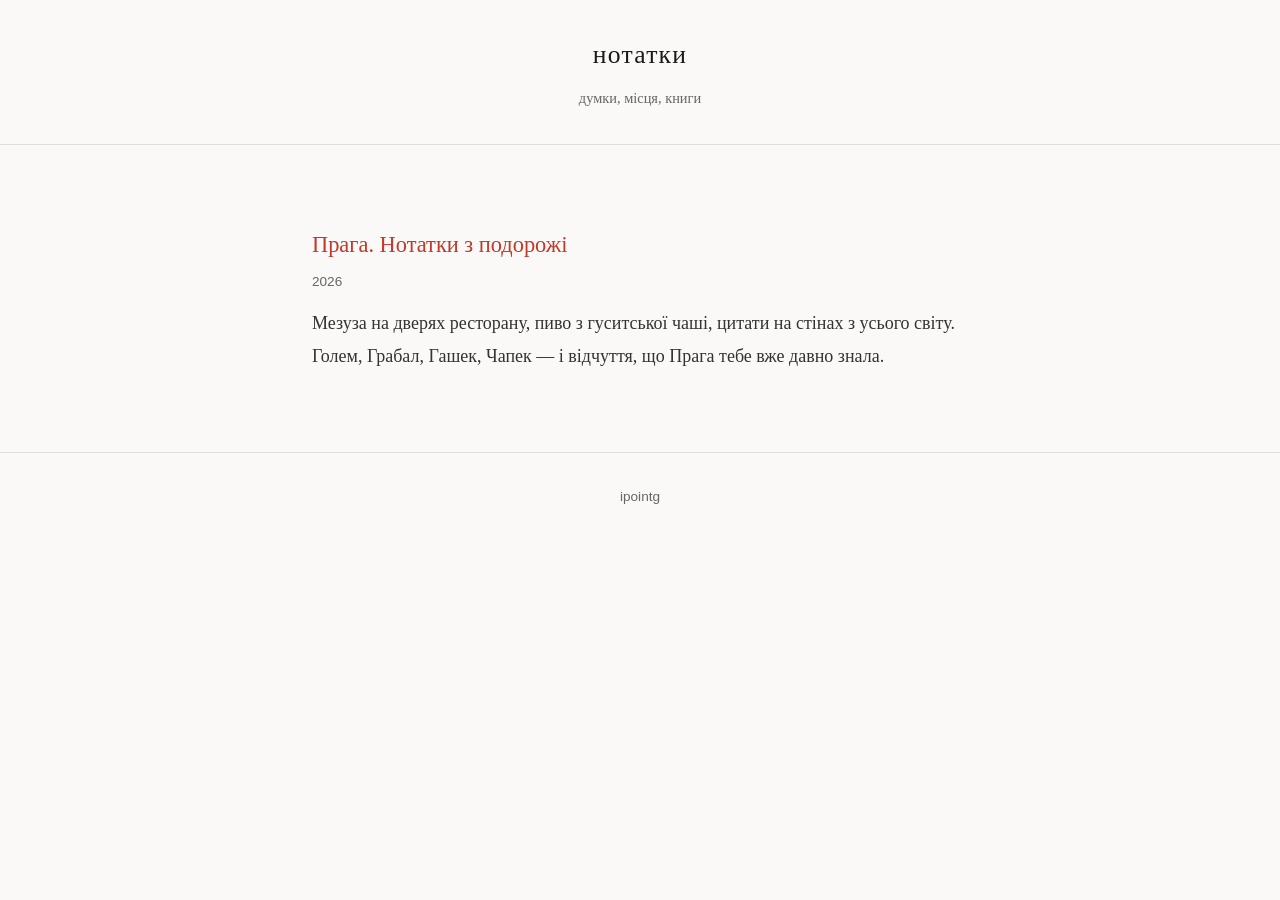
==== index.html @ 0ffb9895 "initial blog" ====
<!DOCTYPE html>
<html lang="uk">
<head>
  <meta charset="UTF-8">
  <meta name="viewport" content="width=device-width, initial-scale=1.0">
  <title>нотатки</title>
  <link rel="stylesheet" href="style.css">
</head>
<body>

<header>
  <div class="container">
    <h1><a href="/personal_blog/">нотатки</a></h1>
    <nav>думки, місця, книги</nav>
  </div>
</header>

<main class="container">
  <div class="post-list">

    <div class="post-item">
      <h2><a href="posts/prague-2026.html">Прага. Нотатки з подорожі</a></h2>
      <div class="post-meta">2026</div>
      <p class="post-excerpt">
        Мезуза на дверях ресторану, пиво з гуситської чаші, цитати на стінах з усього світу. Голем, Грабал, Гашек, Чапек — і відчуття, що Прага тебе вже давно знала.
      </p>
    </div>

  </div>
</main>

<footer>
  <div class="container">
    ipointg
  </div>
</footer>

</body>
</html>
---- style.css ----
:root {
  --bg: #faf9f7;
  --text: #1a1a1a;
  --muted: #666;
  --accent: #c0392b;
  --border: #e0ddd8;
  --blockquote-bg: #f4f2ee;
}

* {
  box-sizing: border-box;
  margin: 0;
  padding: 0;
}

body {
  font-family: 'Georgia', 'Times New Roman', serif;
  background: var(--bg);
  color: var(--text);
  line-height: 1.8;
  font-size: 18px;
}

a {
  color: var(--accent);
  text-decoration: none;
}

a:hover {
  text-decoration: underline;
}

/* Header */
header {
  border-bottom: 1px solid var(--border);
  padding: 2rem 0;
  text-align: center;
}

header h1 {
  font-size: 1.6rem;
  font-weight: normal;
  letter-spacing: 0.05em;
}

header h1 a {
  color: var(--text);
}

header nav {
  margin-top: 0.5rem;
  font-size: 0.9rem;
  color: var(--muted);
}

/* Layout */
.container {
  max-width: 720px;
  margin: 0 auto;
  padding: 0 2rem;
}

/* Index page */
.post-list {
  padding: 3rem 0;
}

.post-item {
  padding: 2rem 0;
  border-bottom: 1px solid var(--border);
}

.post-item:last-child {
  border-bottom: none;
}

.post-item h2 {
  font-size: 1.4rem;
  font-weight: normal;
  margin-bottom: 0.3rem;
}

.post-meta {
  font-size: 0.85rem;
  color: var(--muted);
  margin-bottom: 0.8rem;
  font-family: 'Helvetica Neue', sans-serif;
}

.post-excerpt {
  color: #333;
}

/* Post page */
.post {
  padding: 3rem 0 5rem;
}

.post-header {
  margin-bottom: 3rem;
  padding-bottom: 2rem;
  border-bottom: 1px solid var(--border);
}

.post-header h1 {
  font-size: 2rem;
  font-weight: normal;
  line-height: 1.3;
  margin-bottom: 0.5rem;
}

.post-header .post-meta {
  margin: 0;
}

/* Post content */
.post-content h2 {
  font-size: 1.3rem;
  font-weight: normal;
  margin: 2.5rem 0 1rem;
  color: var(--text);
}

.post-content h2::before {
  content: '— ';
  color: var(--accent);
}

.post-content p {
  margin-bottom: 1.2rem;
}

.post-content hr {
  border: none;
  border-top: 1px solid var(--border);
  margin: 2.5rem 0;
}

.post-content blockquote {
  background: var(--blockquote-bg);
  border-left: 3px solid var(--accent);
  padding: 1rem 1.4rem;
  margin: 1.5rem 0;
  font-style: italic;
}

.post-content blockquote p {
  margin-bottom: 0.4rem;
}

.post-content blockquote p:last-child {
  margin-bottom: 0;
}

.post-content ul, .post-content ol {
  margin: 1rem 0 1.2rem 2rem;
}

.post-content li {
  margin-bottom: 0.3rem;
}

.post-content strong {
  font-weight: bold;
}

.post-content em {
  font-style: italic;
}

/* Footer */
footer {
  border-top: 1px solid var(--border);
  padding: 2rem 0;
  text-align: center;
  font-size: 0.85rem;
  color: var(--muted);
  font-family: 'Helvetica Neue', sans-serif;
}

@media (max-width: 600px) {
  body { font-size: 16px; }
  .container { padding: 0 1.2rem; }
  .post-header h1 { font-size: 1.6rem; }
}
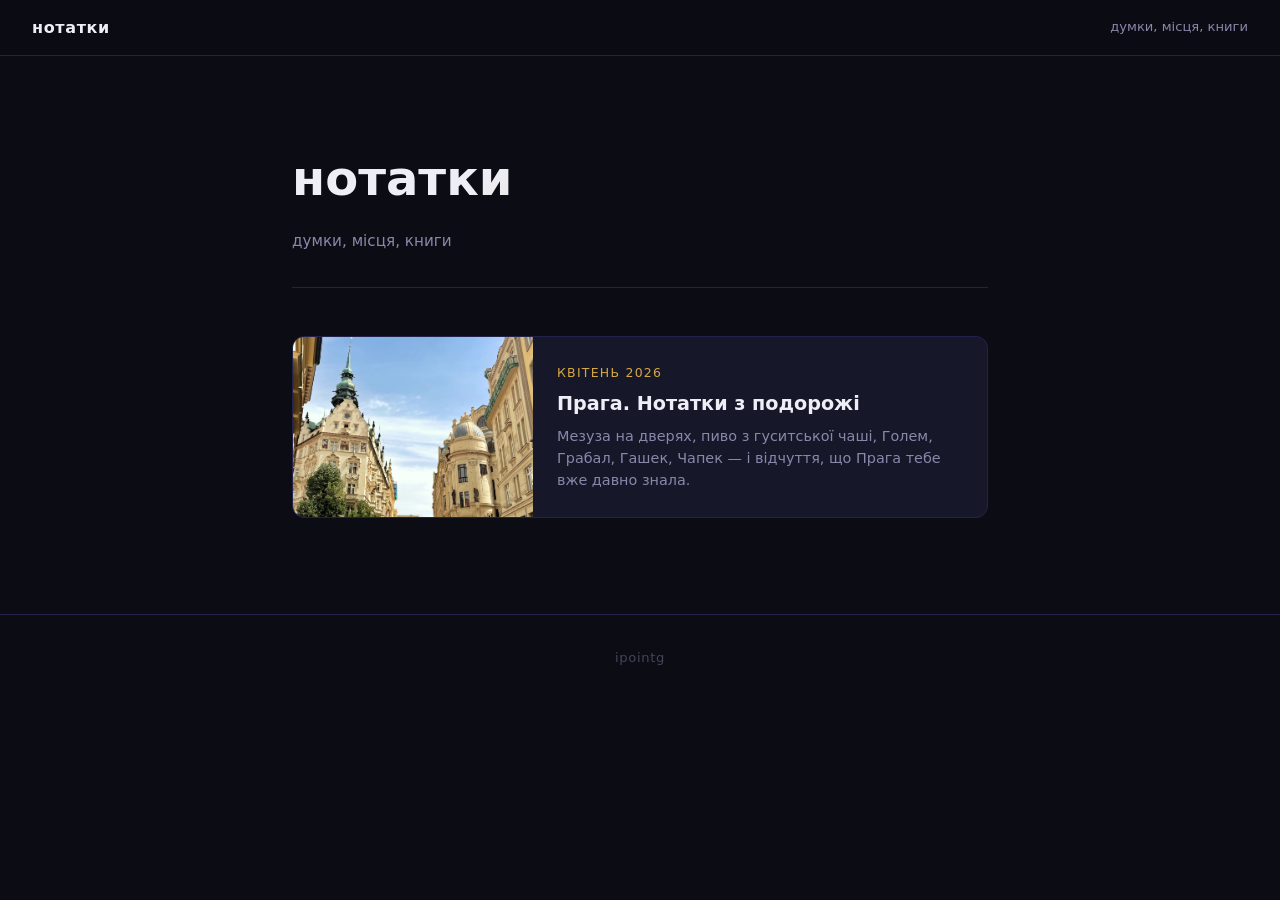
==== commit c13b3ce3: "redesign + add photos" ====
--- a/index.html
+++ b/index.html
@@ -8,31 +8,36 @@
 </head>
 <body>
 
-<header>
-  <div class="container">
-    <h1><a href="/personal_blog/">нотатки</a></h1>
-    <nav>думки, місця, книги</nav>
-  </div>
-</header>
+<nav>
+  <a class="nav-logo" href="/personal_blog/">нотатки</a>
+  <span class="nav-sub">думки, місця, книги</span>
+</nav>
 
 <main class="container">
+
+  <div class="index-header">
+    <h1>нотатки</h1>
+    <p>думки, місця, книги</p>
+  </div>
+
   <div class="post-list">
 
-    <div class="post-item">
-      <h2><a href="posts/prague-2026.html">Прага. Нотатки з подорожі</a></h2>
-      <div class="post-meta">2026</div>
-      <p class="post-excerpt">
-        Мезуза на дверях ресторану, пиво з гуситської чаші, цитати на стінах з усього світу. Голем, Грабал, Гашек, Чапек — і відчуття, що Прага тебе вже давно знала.
-      </p>
-    </div>
+    <a class="post-card" href="posts/prague-2026.html">
+      <div class="post-card-img">
+        <img src="images/street.jpg" alt="Прага">
+      </div>
+      <div class="post-card-body">
+        <div class="post-card-date">Квітень 2026</div>
+        <h2>Прага. Нотатки з подорожі</h2>
+        <p>Мезуза на дверях, пиво з гуситської чаші, Голем, Грабал, Гашек, Чапек — і відчуття, що Прага тебе вже давно знала.</p>
+      </div>
+    </a>
 
   </div>
 </main>
 
 <footer>
-  <div class="container">
-    ipointg
-  </div>
+  ipointg
 </footer>
 
 </body>
--- a/style.css
+++ b/style.css
@@ -1,185 +1,310 @@
 :root {
-  --bg: #faf9f7;
-  --text: #1a1a1a;
-  --muted: #666;
-  --accent: #c0392b;
-  --border: #e0ddd8;
-  --blockquote-bg: #f4f2ee;
-}
-
-* {
-  box-sizing: border-box;
-  margin: 0;
-  padding: 0;
-}
+  --bg: #0c0c14;
+  --bg2: #111120;
+  --surface: #17172a;
+  --border: #22224a;
+  --text: #eeeef6;
+  --muted: #8888aa;
+  --dim: #44445a;
+  --accent: #d4a843;
+  --accent-h: #e8c05a;
+  --accent-glow: rgba(212, 168, 67, 0.15);
+}
+
+* { box-sizing: border-box; margin: 0; padding: 0; }
+
+html { scroll-behavior: smooth; }
 
 body {
-  font-family: 'Georgia', 'Times New Roman', serif;
+  font-family: system-ui, -apple-system, sans-serif;
   background: var(--bg);
   color: var(--text);
-  line-height: 1.8;
-  font-size: 18px;
-}
-
-a {
-  color: var(--accent);
-  text-decoration: none;
-}
-
-a:hover {
-  text-decoration: underline;
-}
-
-/* Header */
-header {
+  line-height: 1.75;
+  font-size: 1.05rem;
+}
+
+a { color: var(--accent); text-decoration: none; transition: color 0.15s; }
+a:hover { color: var(--accent-h); }
+
+/* ── NAV ── */
+nav {
+  position: sticky;
+  top: 0;
+  z-index: 100;
+  background: rgba(12, 12, 20, 0.82);
+  backdrop-filter: blur(16px);
+  -webkit-backdrop-filter: blur(16px);
   border-bottom: 1px solid var(--border);
-  padding: 2rem 0;
-  text-align: center;
-}
-
-header h1 {
-  font-size: 1.6rem;
-  font-weight: normal;
-  letter-spacing: 0.05em;
-}
-
-header h1 a {
-  color: var(--text);
-}
-
-header nav {
-  margin-top: 0.5rem;
-  font-size: 0.9rem;
-  color: var(--muted);
-}
-
-/* Layout */
+  padding: 0 2rem;
+  height: 56px;
+  display: flex;
+  align-items: center;
+  justify-content: space-between;
+}
+
+.nav-logo {
+  font-size: 1rem;
+  font-weight: 600;
+  color: var(--text);
+  letter-spacing: 0.04em;
+}
+
+.nav-logo:hover { color: var(--accent); }
+
+.nav-sub {
+  font-size: 0.82rem;
+  color: var(--muted);
+}
+
+/* ── HERO ── */
+.hero {
+  position: relative;
+  height: clamp(320px, 55vw, 600px);
+  overflow: hidden;
+}
+
+.hero img {
+  width: 100%;
+  height: 100%;
+  object-fit: cover;
+  object-position: center 60%;
+  filter: brightness(0.6);
+}
+
+.hero-overlay {
+  position: absolute;
+  inset: 0;
+  background: linear-gradient(
+    to bottom,
+    transparent 30%,
+    rgba(12, 12, 20, 0.6) 70%,
+    var(--bg) 100%
+  );
+}
+
+.hero-title {
+  position: absolute;
+  bottom: 2.5rem;
+  left: 50%;
+  transform: translateX(-50%);
+  width: 100%;
+  max-width: 760px;
+  padding: 0 2rem;
+}
+
+.hero-title h1 {
+  font-size: clamp(1.8rem, 5vw, 3rem);
+  font-weight: 700;
+  line-height: 1.2;
+  color: #fff;
+}
+
+.hero-title .post-date {
+  margin-top: 0.4rem;
+  font-size: 0.85rem;
+  color: rgba(255,255,255,0.6);
+  letter-spacing: 0.08em;
+  text-transform: uppercase;
+}
+
+/* ── LAYOUT ── */
 .container {
-  max-width: 720px;
+  max-width: 760px;
   margin: 0 auto;
   padding: 0 2rem;
 }
 
-/* Index page */
+/* ── INDEX ── */
+.index-header {
+  padding: 5rem 0 2rem;
+  border-bottom: 1px solid var(--border);
+}
+
+.index-header h1 {
+  font-size: clamp(2rem, 5vw, 3rem);
+  font-weight: 700;
+  background: linear-gradient(135deg, var(--text) 30%, var(--accent));
+  -webkit-background-clip: text;
+  -webkit-text-fill-color: transparent;
+  background-clip: text;
+}
+
+.index-header p {
+  margin-top: 0.5rem;
+  color: var(--muted);
+  font-size: 0.95rem;
+}
+
 .post-list {
-  padding: 3rem 0;
-}
-
-.post-item {
-  padding: 2rem 0;
-  border-bottom: 1px solid var(--border);
-}
-
-.post-item:last-child {
-  border-bottom: none;
-}
-
-.post-item h2 {
-  font-size: 1.4rem;
-  font-weight: normal;
-  margin-bottom: 0.3rem;
-}
-
-.post-meta {
-  font-size: 0.85rem;
-  color: var(--muted);
-  margin-bottom: 0.8rem;
-  font-family: 'Helvetica Neue', sans-serif;
-}
-
-.post-excerpt {
-  color: #333;
-}
-
-/* Post page */
-.post {
-  padding: 3rem 0 5rem;
-}
-
-.post-header {
-  margin-bottom: 3rem;
-  padding-bottom: 2rem;
-  border-bottom: 1px solid var(--border);
-}
-
-.post-header h1 {
-  font-size: 2rem;
-  font-weight: normal;
+  padding: 3rem 0 6rem;
+  display: flex;
+  flex-direction: column;
+  gap: 1.5rem;
+}
+
+.post-card {
+  background: var(--surface);
+  border: 1px solid var(--border);
+  border-radius: 12px;
+  overflow: hidden;
+  display: grid;
+  grid-template-columns: 240px 1fr;
+  transition: border-color 0.2s, box-shadow 0.2s;
+  text-decoration: none;
+  color: var(--text);
+}
+
+.post-card:hover {
+  border-color: var(--accent);
+  box-shadow: 0 0 24px var(--accent-glow);
+  color: var(--text);
+}
+
+.post-card-img {
+  height: 180px;
+  overflow: hidden;
+}
+
+.post-card-img img {
+  width: 100%;
+  height: 100%;
+  object-fit: cover;
+  transition: transform 0.4s;
+}
+
+.post-card:hover .post-card-img img {
+  transform: scale(1.04);
+}
+
+.post-card-body {
+  padding: 1.5rem;
+  display: flex;
+  flex-direction: column;
+  justify-content: center;
+}
+
+.post-card-date {
+  font-size: 0.78rem;
+  text-transform: uppercase;
+  letter-spacing: 0.1em;
+  color: var(--accent);
+  margin-bottom: 0.5rem;
+}
+
+.post-card-body h2 {
+  font-size: 1.2rem;
+  font-weight: 600;
   line-height: 1.3;
-  margin-bottom: 0.5rem;
-}
-
-.post-header .post-meta {
-  margin: 0;
-}
-
-/* Post content */
-.post-content h2 {
-  font-size: 1.3rem;
-  font-weight: normal;
-  margin: 2.5rem 0 1rem;
-  color: var(--text);
-}
-
-.post-content h2::before {
-  content: '— ';
+  margin-bottom: 0.6rem;
+}
+
+.post-card-body p {
+  font-size: 0.9rem;
+  color: var(--muted);
+  line-height: 1.5;
+}
+
+/* ── POST CONTENT ── */
+.post-body {
+  padding: 3.5rem 0 6rem;
+}
+
+.post-body h2 {
+  font-size: clamp(1.15rem, 3vw, 1.4rem);
+  font-weight: 600;
+  margin: 3rem 0 1rem;
   color: var(--accent);
-}
-
-.post-content p {
+  letter-spacing: 0.01em;
+}
+
+.post-body p {
   margin-bottom: 1.2rem;
-}
-
-.post-content hr {
+  color: #d8d8ee;
+}
+
+.post-body hr {
   border: none;
   border-top: 1px solid var(--border);
   margin: 2.5rem 0;
 }
 
-.post-content blockquote {
-  background: var(--blockquote-bg);
-  border-left: 3px solid var(--accent);
-  padding: 1rem 1.4rem;
-  margin: 1.5rem 0;
+.post-body blockquote {
+  border-left: 2px solid var(--accent);
+  background: var(--surface);
+  padding: 1.1rem 1.5rem;
+  margin: 1.8rem 0;
+  border-radius: 0 8px 8px 0;
+}
+
+.post-body blockquote p {
+  margin-bottom: 0.35rem;
   font-style: italic;
-}
-
-.post-content blockquote p {
-  margin-bottom: 0.4rem;
-}
-
-.post-content blockquote p:last-child {
+  color: #c8c8e0;
+  font-size: 0.97rem;
+}
+
+.post-body blockquote p:last-child {
   margin-bottom: 0;
-}
-
-.post-content ul, .post-content ol {
-  margin: 1rem 0 1.2rem 2rem;
-}
-
-.post-content li {
-  margin-bottom: 0.3rem;
-}
-
-.post-content strong {
-  font-weight: bold;
-}
-
-.post-content em {
+  font-style: normal;
+  font-size: 0.82rem;
+  color: var(--muted);
+}
+
+.post-body ul {
+  margin: 1rem 0 1.2rem 1.5rem;
+  color: #d0d0ea;
+}
+
+.post-body li {
+  margin-bottom: 0.35rem;
+  font-size: 0.97rem;
+}
+
+.post-body strong {
+  color: var(--text);
+  font-weight: 600;
+}
+
+.post-body em {
   font-style: italic;
 }
 
-/* Footer */
+/* ── INLINE PHOTOS ── */
+.post-photo {
+  margin: 2.5rem -1rem;
+  border-radius: 10px;
+  overflow: hidden;
+}
+
+.post-photo img {
+  width: 100%;
+  height: auto;
+  display: block;
+}
+
+.post-photo figcaption {
+  padding: 0.6rem 1rem;
+  font-size: 0.78rem;
+  color: var(--muted);
+  text-align: center;
+  background: var(--surface);
+  letter-spacing: 0.02em;
+}
+
+/* ── FOOTER ── */
 footer {
   border-top: 1px solid var(--border);
   padding: 2rem 0;
   text-align: center;
-  font-size: 0.85rem;
-  color: var(--muted);
-  font-family: 'Helvetica Neue', sans-serif;
-}
-
-@media (max-width: 600px) {
-  body { font-size: 16px; }
+  font-size: 0.82rem;
+  color: var(--dim);
+  letter-spacing: 0.05em;
+}
+
+@media (max-width: 640px) {
+  .post-card { grid-template-columns: 1fr; }
+  .post-card-img { height: 200px; }
+  .post-photo { margin: 2rem 0; }
+  nav { padding: 0 1.2rem; }
   .container { padding: 0 1.2rem; }
-  .post-header h1 { font-size: 1.6rem; }
-}
+}
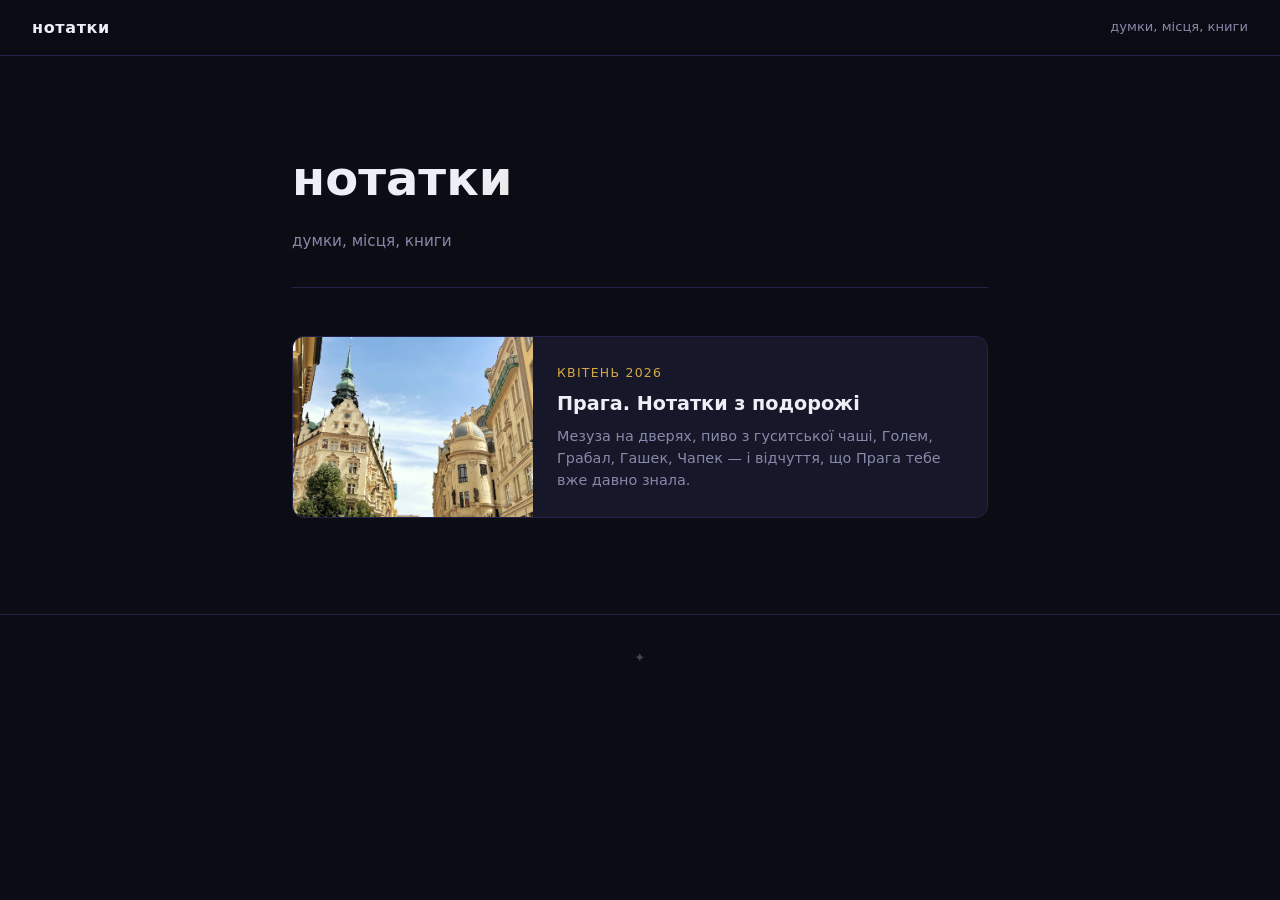
==== commit ad4fcdf8: "remove username, add favicon" ====
--- a/index.html
+++ b/index.html
@@ -4,6 +4,7 @@
   <meta charset="UTF-8">
   <meta name="viewport" content="width=device-width, initial-scale=1.0">
   <title>нотатки</title>
+  <link rel="icon" type="image/svg+xml" href="favicon.svg">
   <link rel="stylesheet" href="style.css">
 </head>
 <body>
@@ -37,7 +38,7 @@
 </main>
 
 <footer>
-  ipointg
+  ✦
 </footer>
 
 </body>
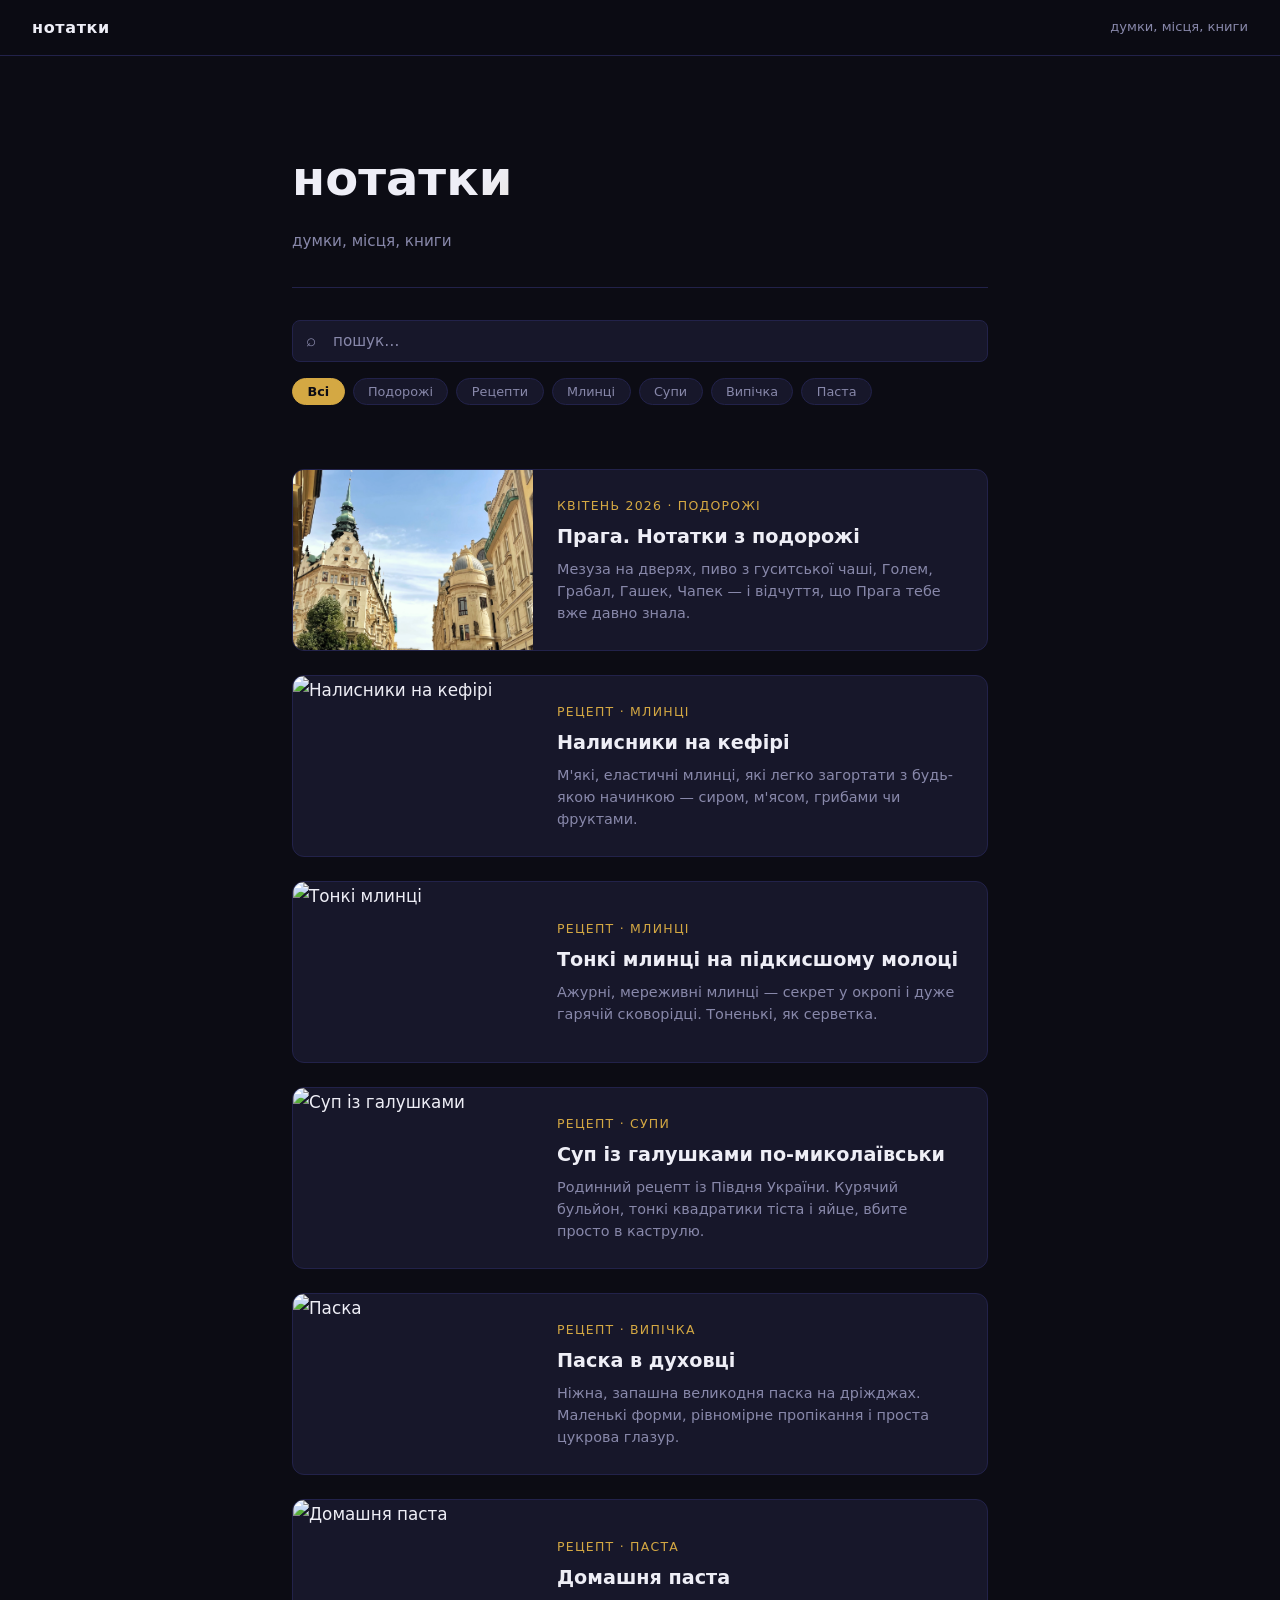
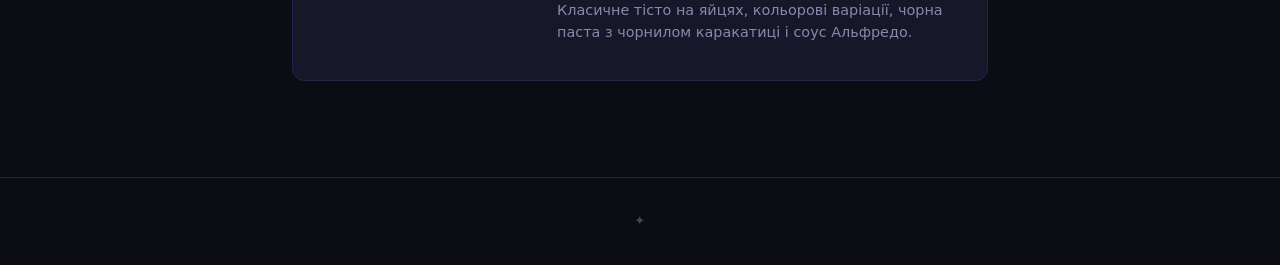
==== commit 6cc89fc8: "add recipes section with filter, search and lightbox - 5 recipe pages (crepes, pancakes, soup, paska" ====
--- a/index.html
+++ b/index.html
@@ -21,25 +21,155 @@
     <p>думки, місця, книги</p>
   </div>
 
-  <div class="post-list">
+  <div class="filter-bar">
+    <div class="search-wrap">
+      <span class="search-icon">⌕</span>
+      <input class="search-input" id="search" type="search" placeholder="пошук…" autocomplete="off">
+    </div>
+    <div class="filter-tags">
+      <button class="filter-tag active" data-filter="all">Всі</button>
+      <button class="filter-tag" data-filter="подорожі">Подорожі</button>
+      <button class="filter-tag" data-filter="рецепт">Рецепти</button>
+      <button class="filter-tag" data-filter="млинці">Млинці</button>
+      <button class="filter-tag" data-filter="супи">Супи</button>
+      <button class="filter-tag" data-filter="випічка">Випічка</button>
+      <button class="filter-tag" data-filter="паста">Паста</button>
+    </div>
+  </div>
 
-    <a class="post-card" href="posts/prague-2026.html">
+  <div class="post-list" id="post-list">
+
+    <a class="post-card" href="posts/prague-2026.html" data-tags="подорожі,чехія,прага">
       <div class="post-card-img">
         <img src="images/street.jpg" alt="Прага">
       </div>
       <div class="post-card-body">
-        <div class="post-card-date">Квітень 2026</div>
+        <div class="post-card-date">Квітень 2026 · Подорожі</div>
         <h2>Прага. Нотатки з подорожі</h2>
         <p>Мезуза на дверях, пиво з гуситської чаші, Голем, Грабал, Гашек, Чапек — і відчуття, що Прага тебе вже давно знала.</p>
       </div>
     </a>
 
+    <a class="post-card" href="posts/recipes/kefir-crepes.html" data-tags="рецепт,млинці,сніданок,українська">
+      <div class="post-card-img">
+        <img src="https://images.unsplash.com/photo-1519676867240-f03562e64548?auto=format&fit=crop&w=600&q=80" alt="Налисники на кефірі">
+      </div>
+      <div class="post-card-body">
+        <div class="post-card-date">Рецепт · Млинці</div>
+        <h2>Налисники на кефірі</h2>
+        <p>М'які, еластичні млинці, які легко загортати з будь-якою начинкою — сиром, м'ясом, грибами чи фруктами.</p>
+      </div>
+    </a>
+
+    <a class="post-card" href="posts/recipes/sour-milk-crepes.html" data-tags="рецепт,млинці,сніданок,українська">
+      <div class="post-card-img">
+        <img src="https://images.unsplash.com/photo-1567620905732-2d1ec7ab7445?auto=format&fit=crop&w=600&q=80" alt="Тонкі млинці">
+      </div>
+      <div class="post-card-body">
+        <div class="post-card-date">Рецепт · Млинці</div>
+        <h2>Тонкі млинці на підкисшому молоці</h2>
+        <p>Ажурні, мереживні млинці — секрет у окропі і дуже гарячій сковорідці. Тоненькі, як серветка.</p>
+      </div>
+    </a>
+
+    <a class="post-card" href="posts/recipes/halushky-soup.html" data-tags="рецепт,супи,українська,бульйон">
+      <div class="post-card-img">
+        <img src="https://images.unsplash.com/photo-1547592166-23ac45744acd?auto=format&fit=crop&w=600&q=80" alt="Суп із галушками">
+      </div>
+      <div class="post-card-body">
+        <div class="post-card-date">Рецепт · Супи</div>
+        <h2>Суп із галушками по-миколаївськи</h2>
+        <p>Родинний рецепт із Півдня України. Курячий бульйон, тонкі квадратики тіста і яйце, вбите просто в каструлю.</p>
+      </div>
+    </a>
+
+    <a class="post-card" href="posts/recipes/paska.html" data-tags="рецепт,випічка,великдень,українська,солодке">
+      <div class="post-card-img">
+        <img src="https://images.unsplash.com/photo-1509440159596-0249088772ff?auto=format&fit=crop&w=600&q=80" alt="Паска">
+      </div>
+      <div class="post-card-body">
+        <div class="post-card-date">Рецепт · Випічка</div>
+        <h2>Паска в духовці</h2>
+        <p>Ніжна, запашна великодня паска на дріжджах. Маленькі форми, рівномірне пропікання і проста цукрова глазур.</p>
+      </div>
+    </a>
+
+    <a class="post-card" href="posts/recipes/pasta.html" data-tags="рецепт,паста,італійська,основні">
+      <div class="post-card-img">
+        <img src="https://images.unsplash.com/photo-1551183053-bf91798d5752?auto=format&fit=crop&w=600&q=80" alt="Домашня паста">
+      </div>
+      <div class="post-card-body">
+        <div class="post-card-date">Рецепт · Паста</div>
+        <h2>Домашня паста</h2>
+        <p>Класичне тісто на яйцях, кольорові варіації, чорна паста з чорнилом каракатиці і соус Альфредо.</p>
+      </div>
+    </a>
+
   </div>
+
+  <div class="no-results" id="no-results">Нічого не знайдено</div>
+
 </main>
 
 <footer>
   ✦
 </footer>
 
+<script>
+(function () {
+  const searchInput = document.getElementById('search');
+  const filterBtns  = document.querySelectorAll('.filter-tag');
+  const cards       = document.querySelectorAll('.post-card');
+  const noResults   = document.getElementById('no-results');
+  let activeFilter  = 'all';
+
+  filterBtns.forEach(btn => {
+    btn.addEventListener('click', () => {
+      filterBtns.forEach(b => b.classList.remove('active'));
+      btn.classList.add('active');
+      activeFilter = btn.dataset.filter;
+      applyFilters();
+    });
+  });
+
+  searchInput.addEventListener('input', applyFilters);
+
+  function applyFilters() {
+    const q = searchInput.value.toLowerCase().trim();
+    let visible = 0;
+    cards.forEach(card => {
+      const tags  = (card.dataset.tags || '').toLowerCase();
+      const title = (card.querySelector('h2')?.textContent || '').toLowerCase();
+      const desc  = (card.querySelector('p')?.textContent  || '').toLowerCase();
+      const okFilter = activeFilter === 'all' || tags.includes(activeFilter);
+      const okSearch = !q || title.includes(q) || desc.includes(q) || tags.includes(q);
+      const show = okFilter && okSearch;
+      card.style.display = show ? '' : 'none';
+      if (show) visible++;
+    });
+    noResults.style.display = visible === 0 ? 'block' : 'none';
+  }
+})();
+</script>
+
+
+<div class="lightbox" id="lightbox">
+  <button class="lightbox-close" id="lb-close">×</button>
+  <img id="lb-img" src="" alt="">
+</div>
+
+<script>
+(function(){
+  const lb=document.getElementById('lightbox'),lbImg=document.getElementById('lb-img');
+  document.querySelectorAll('.post-photo').forEach(el=>{
+    el.addEventListener('click',()=>{lbImg.src=el.querySelector('img').src;lb.classList.add('active');document.body.style.overflow='hidden';});
+  });
+  function close(){lb.classList.remove('active');document.body.style.overflow='';}
+  document.getElementById('lb-close').addEventListener('click',close);
+  lb.addEventListener('click',e=>{if(e.target!==lbImg)close();});
+  document.addEventListener('keydown',e=>{if(e.key==='Escape')close();});
+})();
+</script>
+
 </body>
 </html>
--- a/style.css
+++ b/style.css
@@ -225,7 +225,12 @@
 .post-body hr {
   border: none;
   border-top: 1px solid var(--border);
-  margin: 2.5rem 0;
+  margin: 3rem 0;
+  display: block;
+}
+
+.post-body h2 + p, .post-body hr + h2 {
+  margin-top: 0;
 }
 
 .post-body blockquote {
@@ -251,7 +256,8 @@
 }
 
 .post-body ul {
-  margin: 1rem 0 1.2rem 1.5rem;
+  margin: 1rem 0 1.2rem 0;
+  padding-left: 1.8rem;
   color: #d0d0ea;
 }
 
@@ -308,3 +314,244 @@
   nav { padding: 0 1.2rem; }
   .container { padding: 0 1.2rem; }
 }
+
+/* ── LIGHTBOX ── */
+.lightbox {
+  display: none;
+  position: fixed;
+  inset: 0;
+  z-index: 1000;
+  background: rgba(0,0,0,0.96);
+  align-items: center;
+  justify-content: center;
+  cursor: zoom-out;
+  animation: lb-in 0.18s ease;
+}
+@keyframes lb-in { from { opacity: 0 } to { opacity: 1 } }
+.lightbox.active { display: flex; }
+.lightbox img {
+  max-width: 96vw;
+  max-height: 92vh;
+  object-fit: contain;
+  border-radius: 4px;
+  cursor: default;
+  user-select: none;
+  touch-action: pinch-zoom;
+}
+.lightbox-close {
+  position: absolute;
+  top: 1rem;
+  right: 1.5rem;
+  font-size: 2.2rem;
+  color: rgba(255,255,255,0.55);
+  cursor: pointer;
+  background: none;
+  border: none;
+  line-height: 1;
+  padding: 0.3rem 0.6rem;
+  transition: color 0.15s;
+}
+.lightbox-close:hover { color: #fff; }
+.lightbox-caption {
+  position: absolute;
+  bottom: 1.5rem;
+  left: 50%;
+  transform: translateX(-50%);
+  font-size: 0.8rem;
+  color: rgba(255,255,255,0.45);
+  letter-spacing: 0.04em;
+  white-space: nowrap;
+}
+
+/* ── FILTER & SEARCH ── */
+.filter-bar {
+  padding: 2rem 0 1rem;
+  display: flex;
+  flex-direction: column;
+  gap: 1rem;
+}
+.search-wrap {
+  position: relative;
+}
+.search-icon {
+  position: absolute;
+  left: 0.9rem;
+  top: 50%;
+  transform: translateY(-50%);
+  color: var(--muted);
+  pointer-events: none;
+}
+.search-input {
+  width: 100%;
+  background: var(--surface);
+  border: 1px solid var(--border);
+  border-radius: 8px;
+  color: var(--text);
+  font-size: 0.95rem;
+  padding: 0.7rem 1rem 0.7rem 2.5rem;
+  outline: none;
+  transition: border-color 0.2s;
+  font-family: inherit;
+}
+.search-input:focus { border-color: var(--accent); }
+.search-input::placeholder { color: var(--muted); }
+.filter-tags {
+  display: flex;
+  flex-wrap: wrap;
+  gap: 0.5rem;
+}
+.filter-tag {
+  background: var(--surface);
+  border: 1px solid var(--border);
+  border-radius: 20px;
+  color: var(--muted);
+  font-size: 0.8rem;
+  padding: 0.3rem 0.9rem;
+  cursor: pointer;
+  transition: all 0.15s;
+  user-select: none;
+  font-family: inherit;
+}
+.filter-tag:hover { border-color: var(--accent); color: var(--accent); }
+.filter-tag.active {
+  background: var(--accent);
+  border-color: var(--accent);
+  color: var(--bg);
+  font-weight: 600;
+}
+.no-results {
+  text-align: center;
+  padding: 3rem 0;
+  color: var(--muted);
+  font-size: 0.9rem;
+  display: none;
+}
+
+/* ── RECIPE PAGE ── */
+.recipe-meta {
+  display: flex;
+  flex-wrap: wrap;
+  gap: 0.6rem;
+  padding: 1.5rem 0 2rem;
+  border-bottom: 1px solid var(--border);
+  margin-bottom: 2rem;
+}
+.recipe-badge {
+  background: var(--surface);
+  border: 1px solid var(--border);
+  border-radius: 20px;
+  font-size: 0.78rem;
+  padding: 0.25rem 0.8rem;
+  color: var(--muted);
+  white-space: nowrap;
+}
+.recipe-badge.accent { border-color: var(--accent); color: var(--accent); }
+
+.ingredients-block {
+  background: var(--surface);
+  border: 1px solid var(--border);
+  border-radius: 12px;
+  padding: 1.4rem 1.5rem;
+  margin: 1.5rem 0 2rem;
+}
+.ingredients-block h3 {
+  font-size: 0.75rem;
+  text-transform: uppercase;
+  letter-spacing: 0.12em;
+  color: var(--accent);
+  margin-bottom: 1rem;
+}
+.ingredients-block ul {
+  list-style: none;
+  padding: 0;
+  margin: 0;
+}
+.ingredients-block li {
+  padding: 0.4rem 0;
+  border-bottom: 1px solid var(--border);
+  font-size: 0.95rem;
+  color: #d0d0ea;
+  display: flex;
+  align-items: flex-start;
+  gap: 0.6rem;
+}
+.ingredients-block li:last-child { border-bottom: none; }
+.ingredients-block li::before {
+  content: '·';
+  color: var(--accent);
+  font-weight: 700;
+  flex-shrink: 0;
+  margin-top: 0.05em;
+}
+
+.step {
+  display: flex;
+  gap: 1.2rem;
+  margin: 1.2rem 0;
+  align-items: flex-start;
+}
+.step-num {
+  flex-shrink: 0;
+  width: 28px;
+  height: 28px;
+  background: var(--accent);
+  color: var(--bg);
+  border-radius: 50%;
+  display: flex;
+  align-items: center;
+  justify-content: center;
+  font-size: 0.8rem;
+  font-weight: 700;
+  margin-top: 0.15rem;
+}
+.step-text {
+  flex: 1;
+  color: #d8d8ee;
+  line-height: 1.7;
+  font-size: 0.97rem;
+}
+.step-text strong { color: var(--text); }
+
+.tip-block {
+  background: rgba(212,168,67,0.07);
+  border-left: 2px solid var(--accent);
+  border-radius: 0 8px 8px 0;
+  padding: 1rem 1.4rem;
+  margin: 1.8rem 0;
+}
+.tip-block p {
+  margin: 0 !important;
+  font-size: 0.9rem;
+  color: #c8c8e0 !important;
+  line-height: 1.6;
+}
+
+.section-label {
+  font-size: 0.75rem;
+  text-transform: uppercase;
+  letter-spacing: 0.12em;
+  color: var(--accent);
+  margin: 2.5rem 0 0.8rem;
+  display: block;
+}
+
+.post-photo { cursor: zoom-in; }
+.post-photo img { transition: opacity 0.2s; }
+.post-photo:hover img { opacity: 0.88; }
+
+.back-link {
+  display: inline-flex;
+  align-items: center;
+  gap: 0.4rem;
+  font-size: 0.82rem;
+  color: var(--muted);
+  margin-bottom: 2rem;
+  transition: color 0.15s;
+}
+.back-link:hover { color: var(--accent); }
+
+@media (max-width: 640px) {
+  .recipe-meta { gap: 0.4rem; }
+  .step { gap: 0.9rem; }
+  .filter-tags { gap: 0.4rem; }
+}
